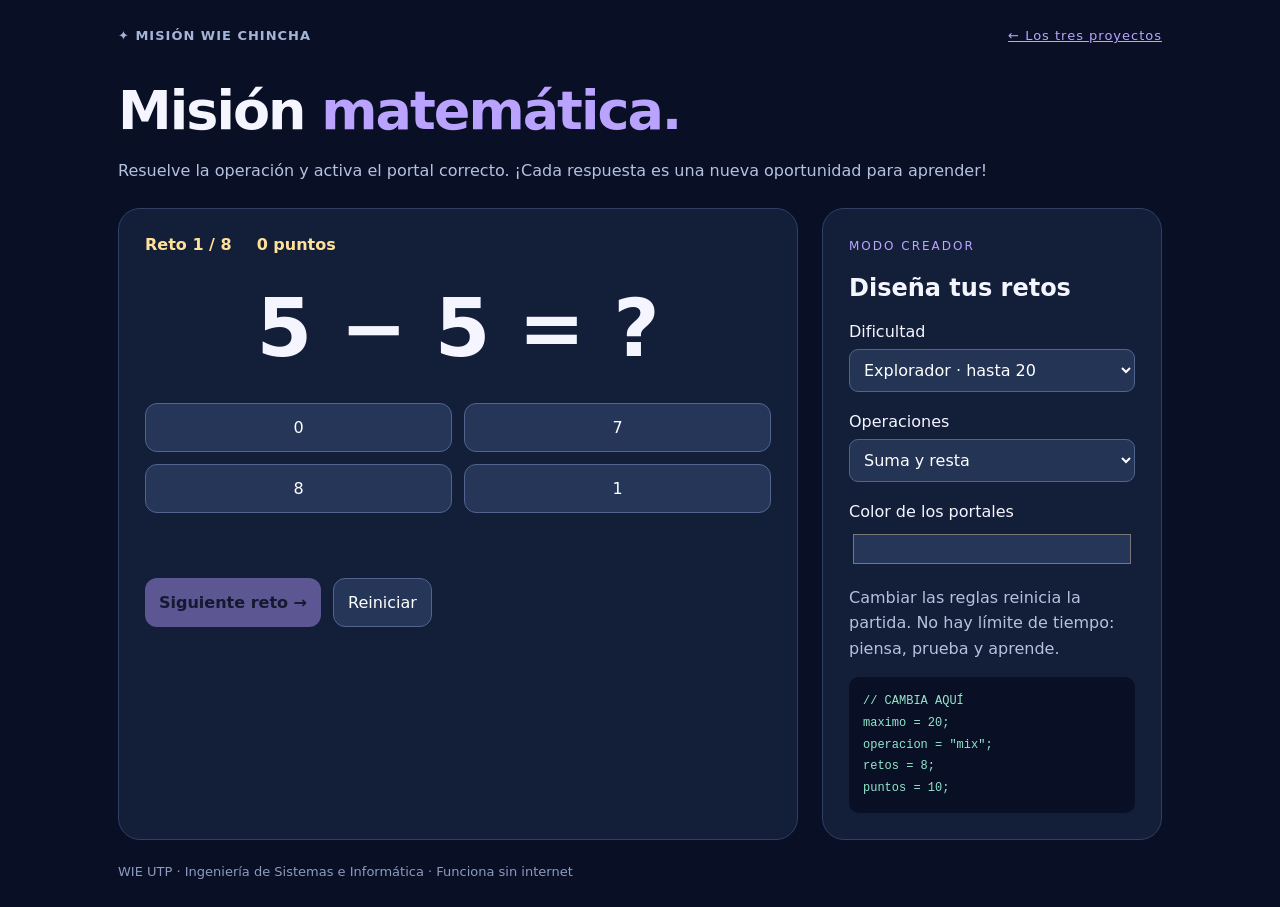
==== 02_Mision_Matematica/index.html @ 4ff61158 "lanzamineto mision wie chincha" ====
<!doctype html><html lang="es"><meta charset="utf-8"><meta name="viewport" content="width=device-width,initial-scale=1"><title>Misión matemática · Misión WIE Chincha</title><style>*{box-sizing:border-box}body{margin:0;background:#090f25;color:#f4f5ff;font:16px system-ui,sans-serif}main{max-width:1100px;margin:auto;padding:28px}a{color:#bba5ff}header{display:flex;justify-content:space-between;gap:15px;color:#a6b5d6;font-size:13px;letter-spacing:1px}h1{font-size:clamp(32px,5vw,54px);letter-spacing:-2px;margin-bottom:10px}h1 span{color:#baa2ff}p{color:#b5c2df;line-height:1.6}.grid{display:grid;grid-template-columns:2fr 1fr;gap:24px;margin-top:24px}.card{background:#131e39;border:1px solid #304064;border-radius:22px;padding:26px}.stats{display:flex;gap:25px;flex-wrap:wrap;color:#ffe19a;font-weight:700}.big{font-size:clamp(48px,7vw,80px);text-align:center;margin:28px 0;font-weight:800}.choices{display:grid;grid-template-columns:1fr 1fr;gap:12px}button,select,input{font:inherit}button{background:#263658;border:1px solid #50648e;color:white;border-radius:12px;padding:14px;cursor:pointer}button:hover{filter:brightness(1.2)}button:disabled{opacity:.45;cursor:default}button:focus-visible,input:focus-visible,select:focus-visible{outline:3px solid #ffdf75;outline-offset:3px}.primary{background:#b69aff;color:#171126;font-weight:800;border:0}label{display:block;margin:20px 0 8px}select{background:#233455;color:white;padding:10px;width:100%;border:1px solid #50648e;border-radius:9px}input[type=color]{width:100%;height:40px;background:none;border:0}input[type=range]{width:100%;accent-color:#b69aff}.feedback{min-height:65px;padding:14px 0;color:#b8f4d9;font-weight:700;line-height:1.5}code{display:block;white-space:pre-wrap;background:#090f25;color:#92e7cd;border-radius:10px;padding:14px;font-size:12px;line-height:1.8}svg{display:block;width:100%;height:auto}svg text{font-family:system-ui;font-size:16px;fill:#dce8ff}.row{display:flex;gap:12px;flex-wrap:wrap}.badge{font-size:12px;color:#bba5ff;letter-spacing:2px}footer{color:#8c9cbe;margin-top:24px;font-size:13px}button.active{background:#236257;border-color:#7fffd2}.tiles{display:grid;grid-template-columns:repeat(3,1fr);gap:22px;margin:34px 0}.tile{display:block;text-decoration:none;color:inherit;transition:transform .2s}.tile:hover{transform:translateY(-5px)}.icon{font-size:52px}.tile h2{font-size:24px} @media(max-width:800px){.grid,.tiles{grid-template-columns:1fr}main{padding:18px}.card{padding:20px}}</style><main><header><b>✦ MISIÓN WIE CHINCHA</b><a href="../index.html">← Los tres proyectos</a></header><h1>Misión <span>matemática.</span></h1><p>Resuelve la operación y activa el portal correcto. ¡Cada respuesta es una nueva oportunidad para aprender!</p><div class="grid"><section class="card"><div class="stats"><span id="progress">Reto 1 / 8</span><span id="points">0 puntos</span></div><div class="big" id="question"></div><div class="choices" id="choices"></div><div class="feedback" id="feedback" role="status" aria-live="polite"></div><div class="row"><button class="primary" id="next" disabled>Siguiente reto →</button><button id="reset">Reiniciar</button></div></section><aside class="card"><span class="badge">MODO CREADOR</span><h2>Diseña tus retos</h2><label for="level">Dificultad</label><select id="level"><option value="10">Inicial · hasta 10</option><option value="20" selected>Explorador · hasta 20</option><option value="50">Experto · hasta 50</option></select><label for="operation">Operaciones</label><select id="operation"><option value="mix">Suma y resta</option><option value="add">Solo suma</option><option value="sub">Solo resta</option><option value="mul">Multiplicación · tablas del 1 al 10</option></select><label for="accent">Color de los portales</label><input id="accent" type="color" value="#263658"><p>Cambiar las reglas reinicia la partida. No hay límite de tiempo: piensa, prueba y aprende.</p><code id="code"></code></aside></div><footer>WIE UTP · Ingeniería de Sistemas e Informática · Funciona sin internet</footer></main><script>// CAMBIA AQUÍ: reglas iniciales de tu videojuego.
const CONFIG={maximo:20,operacion:'mix',retos:8,puntos:10,color:'#263658'};
const $=id=>document.getElementById(id);let round=1,points=0,answer=0,locked=false,done=false;const rand=(a,b)=>Math.floor(Math.random()*(b-a+1))+a;
function showCode(){$('code').textContent=`// CAMBIA AQUÍ\nmaximo = ${CONFIG.maximo};\noperacion = "${CONFIG.operacion}";\nretos = ${CONFIG.retos};\npuntos = ${CONFIG.puntos};`;}
function question(){locked=false;done=false;$('next').disabled=true;$('next').textContent='Siguiente reto →';$('feedback').textContent='';$('progress').textContent=`Reto ${round} / ${CONFIG.retos}`;$('points').textContent=points+' puntos';let op=CONFIG.operacion==='mix'?(Math.random()<.5?'add':'sub'):CONFIG.operacion;let a=rand(1,CONFIG.maximo),b=rand(1,CONFIG.maximo);if(op==='mul'){a=rand(1,10);b=rand(1,10);}if(op==='sub'&&b>a)[a,b]=[b,a];answer=op==='add'?a+b:op==='sub'?a-b:a*b;$('question').textContent=`${a} ${op==='add'?'+':op==='sub'?'−':'×'} ${b} = ?`;let values=new Set([answer]);while(values.size<4)values.add(Math.max(0,answer+rand(-10,10)));$('choices').replaceChildren();for(const value of [...values].sort(()=>Math.random()-.5)){let btn=document.createElement('button');btn.textContent=value;btn.style.background=CONFIG.color;btn.onclick=()=>{if(locked)return;locked=true;document.querySelectorAll('#choices button').forEach(b=>b.disabled=true);if(value===answer){points+=CONFIG.puntos;btn.style.background='#217257';$('feedback').textContent='¡Correcto! Portal activado. +'+CONFIG.puntos+' puntos.';}else{btn.style.background='#8e3550';$('feedback').textContent=`Buen intento. ${a} ${op==='add'?'+':op==='sub'?'−':'×'} ${b} = ${answer}. ¡Vamos con el siguiente!`;}$('points').textContent=points+' puntos';$('next').disabled=false;if(round===CONFIG.retos)$('next').textContent='Ver resultado →';};$('choices').append(btn);}showCode();}
function reset(){round=1;points=0;question();}$('next').onclick=()=>{if(done){reset();return;}if(round===CONFIG.retos){done=true;$('question').textContent='¡Misión cumplida!';$('question').style.fontSize='44px';$('choices').replaceChildren();$('progress').textContent='Partida completada';$('feedback').textContent=`Conseguiste ${points} de ${CONFIG.retos*CONFIG.puntos} puntos. Cambia las reglas y prueba otra partida.`;$('next').textContent='Jugar otra vez →';}else{round++;question();}};$('reset').onclick=()=>{$('question').style.fontSize='';reset();};$('level').onchange=e=>{CONFIG.maximo=+e.target.value;reset();};$('operation').onchange=e=>{CONFIG.operacion=e.target.value;reset();};$('accent').oninput=e=>{CONFIG.color=e.target.value;document.querySelectorAll('#choices button').forEach(b=>b.style.background=CONFIG.color);};question();</script></html>
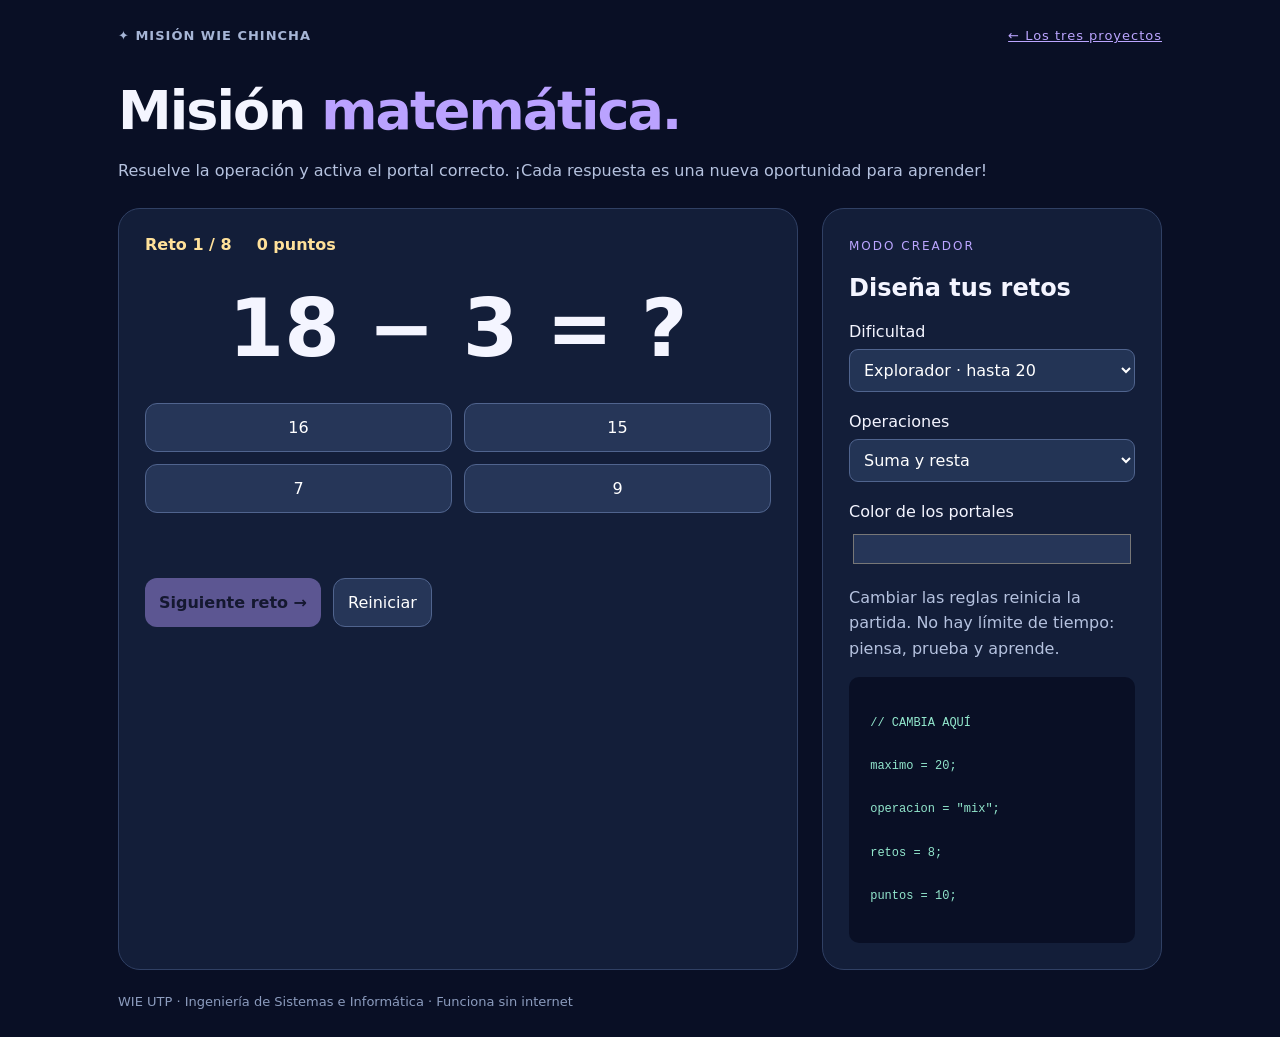
==== commit 02fa77f9: "Separa el juego de matematicas en HTML, CSS y JavaScript" ====
--- a/02_Mision_Matematica/index.html
+++ b/02_Mision_Matematica/index.html
@@ -1,6 +1,178 @@
-<!doctype html><html lang="es"><meta charset="utf-8"><meta name="viewport" content="width=device-width,initial-scale=1"><title>Misión matemática · Misión WIE Chincha</title><style>*{box-sizing:border-box}body{margin:0;background:#090f25;color:#f4f5ff;font:16px system-ui,sans-serif}main{max-width:1100px;margin:auto;padding:28px}a{color:#bba5ff}header{display:flex;justify-content:space-between;gap:15px;color:#a6b5d6;font-size:13px;letter-spacing:1px}h1{font-size:clamp(32px,5vw,54px);letter-spacing:-2px;margin-bottom:10px}h1 span{color:#baa2ff}p{color:#b5c2df;line-height:1.6}.grid{display:grid;grid-template-columns:2fr 1fr;gap:24px;margin-top:24px}.card{background:#131e39;border:1px solid #304064;border-radius:22px;padding:26px}.stats{display:flex;gap:25px;flex-wrap:wrap;color:#ffe19a;font-weight:700}.big{font-size:clamp(48px,7vw,80px);text-align:center;margin:28px 0;font-weight:800}.choices{display:grid;grid-template-columns:1fr 1fr;gap:12px}button,select,input{font:inherit}button{background:#263658;border:1px solid #50648e;color:white;border-radius:12px;padding:14px;cursor:pointer}button:hover{filter:brightness(1.2)}button:disabled{opacity:.45;cursor:default}button:focus-visible,input:focus-visible,select:focus-visible{outline:3px solid #ffdf75;outline-offset:3px}.primary{background:#b69aff;color:#171126;font-weight:800;border:0}label{display:block;margin:20px 0 8px}select{background:#233455;color:white;padding:10px;width:100%;border:1px solid #50648e;border-radius:9px}input[type=color]{width:100%;height:40px;background:none;border:0}input[type=range]{width:100%;accent-color:#b69aff}.feedback{min-height:65px;padding:14px 0;color:#b8f4d9;font-weight:700;line-height:1.5}code{display:block;white-space:pre-wrap;background:#090f25;color:#92e7cd;border-radius:10px;padding:14px;font-size:12px;line-height:1.8}svg{display:block;width:100%;height:auto}svg text{font-family:system-ui;font-size:16px;fill:#dce8ff}.row{display:flex;gap:12px;flex-wrap:wrap}.badge{font-size:12px;color:#bba5ff;letter-spacing:2px}footer{color:#8c9cbe;margin-top:24px;font-size:13px}button.active{background:#236257;border-color:#7fffd2}.tiles{display:grid;grid-template-columns:repeat(3,1fr);gap:22px;margin:34px 0}.tile{display:block;text-decoration:none;color:inherit;transition:transform .2s}.tile:hover{transform:translateY(-5px)}.icon{font-size:52px}.tile h2{font-size:24px} @media(max-width:800px){.grid,.tiles{grid-template-columns:1fr}main{padding:18px}.card{padding:20px}}</style><main><header><b>✦ MISIÓN WIE CHINCHA</b><a href="../index.html">← Los tres proyectos</a></header><h1>Misión <span>matemática.</span></h1><p>Resuelve la operación y activa el portal correcto. ¡Cada respuesta es una nueva oportunidad para aprender!</p><div class="grid"><section class="card"><div class="stats"><span id="progress">Reto 1 / 8</span><span id="points">0 puntos</span></div><div class="big" id="question"></div><div class="choices" id="choices"></div><div class="feedback" id="feedback" role="status" aria-live="polite"></div><div class="row"><button class="primary" id="next" disabled>Siguiente reto →</button><button id="reset">Reiniciar</button></div></section><aside class="card"><span class="badge">MODO CREADOR</span><h2>Diseña tus retos</h2><label for="level">Dificultad</label><select id="level"><option value="10">Inicial · hasta 10</option><option value="20" selected>Explorador · hasta 20</option><option value="50">Experto · hasta 50</option></select><label for="operation">Operaciones</label><select id="operation"><option value="mix">Suma y resta</option><option value="add">Solo suma</option><option value="sub">Solo resta</option><option value="mul">Multiplicación · tablas del 1 al 10</option></select><label for="accent">Color de los portales</label><input id="accent" type="color" value="#263658"><p>Cambiar las reglas reinicia la partida. No hay límite de tiempo: piensa, prueba y aprende.</p><code id="code"></code></aside></div><footer>WIE UTP · Ingeniería de Sistemas e Informática · Funciona sin internet</footer></main><script>// CAMBIA AQUÍ: reglas iniciales de tu videojuego.
-const CONFIG={maximo:20,operacion:'mix',retos:8,puntos:10,color:'#263658'};
-const $=id=>document.getElementById(id);let round=1,points=0,answer=0,locked=false,done=false;const rand=(a,b)=>Math.floor(Math.random()*(b-a+1))+a;
-function showCode(){$('code').textContent=`// CAMBIA AQUÍ\nmaximo = ${CONFIG.maximo};\noperacion = "${CONFIG.operacion}";\nretos = ${CONFIG.retos};\npuntos = ${CONFIG.puntos};`;}
-function question(){locked=false;done=false;$('next').disabled=true;$('next').textContent='Siguiente reto →';$('feedback').textContent='';$('progress').textContent=`Reto ${round} / ${CONFIG.retos}`;$('points').textContent=points+' puntos';let op=CONFIG.operacion==='mix'?(Math.random()<.5?'add':'sub'):CONFIG.operacion;let a=rand(1,CONFIG.maximo),b=rand(1,CONFIG.maximo);if(op==='mul'){a=rand(1,10);b=rand(1,10);}if(op==='sub'&&b>a)[a,b]=[b,a];answer=op==='add'?a+b:op==='sub'?a-b:a*b;$('question').textContent=`${a} ${op==='add'?'+':op==='sub'?'−':'×'} ${b} = ?`;let values=new Set([answer]);while(values.size<4)values.add(Math.max(0,answer+rand(-10,10)));$('choices').replaceChildren();for(const value of [...values].sort(()=>Math.random()-.5)){let btn=document.createElement('button');btn.textContent=value;btn.style.background=CONFIG.color;btn.onclick=()=>{if(locked)return;locked=true;document.querySelectorAll('#choices button').forEach(b=>b.disabled=true);if(value===answer){points+=CONFIG.puntos;btn.style.background='#217257';$('feedback').textContent='¡Correcto! Portal activado. +'+CONFIG.puntos+' puntos.';}else{btn.style.background='#8e3550';$('feedback').textContent=`Buen intento. ${a} ${op==='add'?'+':op==='sub'?'−':'×'} ${b} = ${answer}. ¡Vamos con el siguiente!`;}$('points').textContent=points+' puntos';$('next').disabled=false;if(round===CONFIG.retos)$('next').textContent='Ver resultado →';};$('choices').append(btn);}showCode();}
-function reset(){round=1;points=0;question();}$('next').onclick=()=>{if(done){reset();return;}if(round===CONFIG.retos){done=true;$('question').textContent='¡Misión cumplida!';$('question').style.fontSize='44px';$('choices').replaceChildren();$('progress').textContent='Partida completada';$('feedback').textContent=`Conseguiste ${points} de ${CONFIG.retos*CONFIG.puntos} puntos. Cambia las reglas y prueba otra partida.`;$('next').textContent='Jugar otra vez →';}else{round++;question();}};$('reset').onclick=()=>{$('question').style.fontSize='';reset();};$('level').onchange=e=>{CONFIG.maximo=+e.target.value;reset();};$('operation').onchange=e=>{CONFIG.operacion=e.target.value;reset();};$('accent').oninput=e=>{CONFIG.color=e.target.value;document.querySelectorAll('#choices button').forEach(b=>b.style.background=CONFIG.color);};question();</script></html>+
+<!DOCTYPE html>
+<html lang="es">
+
+<head>
+    <meta charset="UTF-8">
+    <meta name="viewport" content="width=device-width, initial-scale=1.0">
+
+    <title>Misión Matemática | Misión WIE Chincha</title>
+
+    <!-- Archivo de estilos -->
+    <link rel="stylesheet" href="estilos.css">
+
+    <!-- Archivo de programación -->
+    <script src="juego.js" defer></script>
+</head>
+
+<body>
+
+    <main>
+
+        <!-- ENCABEZADO -->
+        <header>
+            <b>✦ MISIÓN WIE CHINCHA</b>
+
+            <a href="../index.html">
+                ← Los tres proyectos
+            </a>
+        </header>
+
+        <!-- TÍTULO -->
+        <h1>
+            Misión <span>matemática.</span>
+        </h1>
+
+        <p>
+            Resuelve la operación y activa el portal correcto.
+            ¡Cada respuesta es una nueva oportunidad para aprender!
+        </p>
+
+        <div class="grid">
+
+            <!-- PANEL PRINCIPAL DEL JUEGO -->
+            <section class="card">
+
+                <!-- ESTADÍSTICAS -->
+                <div class="stats">
+
+                    <span id="progress">
+                        Reto 1 / 8
+                    </span>
+
+                    <span id="points">
+                        0 puntos
+                    </span>
+
+                </div>
+
+                <!-- PREGUNTA MATEMÁTICA -->
+                <div class="big" id="question"></div>
+
+                <!-- OPCIONES DE RESPUESTA -->
+                <div class="choices" id="choices"></div>
+
+                <!-- MENSAJES DEL JUEGO -->
+                <div
+                    class="feedback"
+                    id="feedback"
+                    role="status"
+                    aria-live="polite">
+                </div>
+
+                <!-- BOTONES -->
+                <div class="row">
+
+                    <button
+                        class="primary"
+                        id="next"
+                        disabled>
+                        Siguiente reto →
+                    </button>
+
+                    <button id="reset">
+                        Reiniciar
+                    </button>
+
+                </div>
+
+            </section>
+
+            <!-- PANEL DE CONFIGURACIÓN -->
+            <aside class="card">
+
+                <span class="badge">
+                    MODO CREADOR
+                </span>
+
+                <h2>Diseña tus retos</h2>
+
+                <!-- DIFICULTAD -->
+                <label for="level">
+                    Dificultad
+                </label>
+
+                <select id="level">
+
+                    <option value="10">
+                        Inicial · hasta 10
+                    </option>
+
+                    <option value="20" selected>
+                        Explorador · hasta 20
+                    </option>
+
+                    <option value="50">
+                        Experto · hasta 50
+                    </option>
+
+                </select>
+
+                <!-- TIPO DE OPERACIÓN -->
+                <label for="operation">
+                    Operaciones
+                </label>
+
+                <select id="operation">
+
+                    <option value="mix">
+                        Suma y resta
+                    </option>
+
+                    <option value="add">
+                        Solo suma
+                    </option>
+
+                    <option value="sub">
+                        Solo resta
+                    </option>
+
+                    <option value="mul">
+                        Multiplicación · tablas del 1 al 10
+                    </option>
+
+                </select>
+
+                <!-- PERSONALIZACIÓN -->
+                <label for="accent">
+                    Color de los portales
+                </label>
+
+                <input
+                    id="accent"
+                    type="color"
+                    value="#263658">
+
+                <p>
+                    Cambiar las reglas reinicia la partida.
+                    No hay límite de tiempo:
+                    piensa, prueba y aprende.
+                </p>
+
+                <!-- CÓDIGO DE CONFIGURACIÓN -->
+                <code id="code"></code>
+
+            </aside>
+
+        </div>
+
+        <!-- PIE DE PÁGINA -->
+        <footer>
+            WIE UTP · Ingeniería de Sistemas e Informática ·
+            Funciona sin internet
+        </footer>
+
+    </main>
+
+</body>
+</html>
--- a/02_Mision_Matematica/estilos.css
+++ b/02_Mision_Matematica/estilos.css
@@ -0,0 +1,311 @@
+
+/* ===================================
+   MISIÓN WIE CHINCHA
+   JUEGO 2: MISIÓN MATEMÁTICA
+   ESTILOS GENERALES
+=================================== */
+
+* {
+    box-sizing: border-box;
+}
+
+body {
+    margin: 0;
+    background: #090f25;
+    color: #f4f5ff;
+    font: 16px system-ui, sans-serif;
+}
+
+main {
+    max-width: 1100px;
+    margin: auto;
+    padding: 28px;
+}
+
+a {
+    color: #bba5ff;
+}
+
+/* ===================================
+   ENCABEZADO
+=================================== */
+
+header {
+    display: flex;
+    justify-content: space-between;
+    gap: 15px;
+    color: #a6b5d6;
+    font-size: 13px;
+    letter-spacing: 1px;
+}
+
+/* ===================================
+   TÍTULOS Y TEXTOS
+=================================== */
+
+h1 {
+    font-size: clamp(32px, 5vw, 54px);
+    letter-spacing: -2px;
+    margin-bottom: 10px;
+}
+
+h1 span {
+    color: #baa2ff;
+}
+
+p {
+    color: #b5c2df;
+    line-height: 1.6;
+}
+
+/* ===================================
+   DISTRIBUCIÓN PRINCIPAL
+=================================== */
+
+.grid {
+    display: grid;
+    grid-template-columns: 2fr 1fr;
+    gap: 24px;
+    margin-top: 24px;
+}
+
+/* ===================================
+   TARJETAS
+=================================== */
+
+.card {
+    background: #131e39;
+    border: 1px solid #304064;
+    border-radius: 22px;
+    padding: 26px;
+}
+
+/* ===================================
+   PUNTUACIÓN Y PROGRESO
+=================================== */
+
+.stats {
+    display: flex;
+    gap: 25px;
+    flex-wrap: wrap;
+    color: #ffe19a;
+    font-weight: 700;
+}
+
+/* ===================================
+   PREGUNTA MATEMÁTICA
+=================================== */
+
+.big {
+    font-size: clamp(48px, 7vw, 80px);
+    text-align: center;
+    margin: 28px 0;
+    font-weight: 800;
+}
+
+/* ===================================
+   OPCIONES DE RESPUESTA
+=================================== */
+
+.choices {
+    display: grid;
+    grid-template-columns: 1fr 1fr;
+    gap: 12px;
+}
+
+/* ===================================
+   BOTONES Y ENTRADAS
+=================================== */
+
+button,
+select,
+input {
+    font: inherit;
+}
+
+button {
+    background: #263658;
+    border: 1px solid #50648e;
+    color: white;
+    border-radius: 12px;
+    padding: 14px;
+    cursor: pointer;
+}
+
+button:hover {
+    filter: brightness(1.2);
+}
+
+button:disabled {
+    opacity: 0.45;
+    cursor: default;
+}
+
+button:focus-visible,
+input:focus-visible,
+select:focus-visible {
+    outline: 3px solid #ffdf75;
+    outline-offset: 3px;
+}
+
+.primary {
+    background: #b69aff;
+    color: #171126;
+    font-weight: 800;
+    border: 0;
+}
+
+button.active {
+    background: #236257;
+    border-color: #7fffd2;
+}
+
+/* ===================================
+   FORMULARIO DEL MODO CREADOR
+=================================== */
+
+label {
+    display: block;
+    margin: 20px 0 8px;
+}
+
+select {
+    background: #233455;
+    color: white;
+    padding: 10px;
+    width: 100%;
+    border: 1px solid #50648e;
+    border-radius: 9px;
+}
+
+input[type="color"] {
+    width: 100%;
+    height: 40px;
+    background: none;
+    border: 0;
+}
+
+input[type="range"] {
+    width: 100%;
+    accent-color: #b69aff;
+}
+
+/* ===================================
+   MENSAJES DE RESPUESTA
+=================================== */
+
+.feedback {
+    min-height: 65px;
+    padding: 14px 0;
+    color: #b8f4d9;
+    font-weight: 700;
+    line-height: 1.5;
+}
+
+/* ===================================
+   BLOQUE DE CÓDIGO
+=================================== */
+
+code {
+    display: block;
+    white-space: pre-wrap;
+    background: #090f25;
+    color: #92e7cd;
+    border-radius: 10px;
+    padding: 14px;
+    font-size: 12px;
+    line-height: 1.8;
+}
+
+/* ===================================
+   ELEMENTOS GRÁFICOS
+=================================== */
+
+svg {
+    display: block;
+    width: 100%;
+    height: auto;
+}
+
+svg text {
+    font-family: system-ui;
+    font-size: 16px;
+    fill: #dce8ff;
+}
+
+/* ===================================
+   FILAS Y ETIQUETAS
+=================================== */
+
+.row {
+    display: flex;
+    gap: 12px;
+    flex-wrap: wrap;
+}
+
+.badge {
+    font-size: 12px;
+    color: #bba5ff;
+    letter-spacing: 2px;
+}
+
+/* ===================================
+   PIE DE PÁGINA
+=================================== */
+
+footer {
+    color: #8c9cbe;
+    margin-top: 24px;
+    font-size: 13px;
+}
+
+/* ===================================
+   TARJETAS DEL MENÚ
+=================================== */
+
+.tiles {
+    display: grid;
+    grid-template-columns: repeat(3, 1fr);
+    gap: 22px;
+    margin: 34px 0;
+}
+
+.tile {
+    display: block;
+    text-decoration: none;
+    color: inherit;
+    transition: transform 0.2s;
+}
+
+.tile:hover {
+    transform: translateY(-5px);
+}
+
+.icon {
+    font-size: 52px;
+}
+
+.tile h2 {
+    font-size: 24px;
+}
+
+/* ===================================
+   DISEÑO PARA CELULARES
+=================================== */
+
+@media (max-width: 800px) {
+
+    .grid,
+    .tiles {
+        grid-template-columns: 1fr;
+    }
+
+    main {
+        padding: 18px;
+    }
+
+    .card {
+        padding: 20px;
+    }
+
+}
